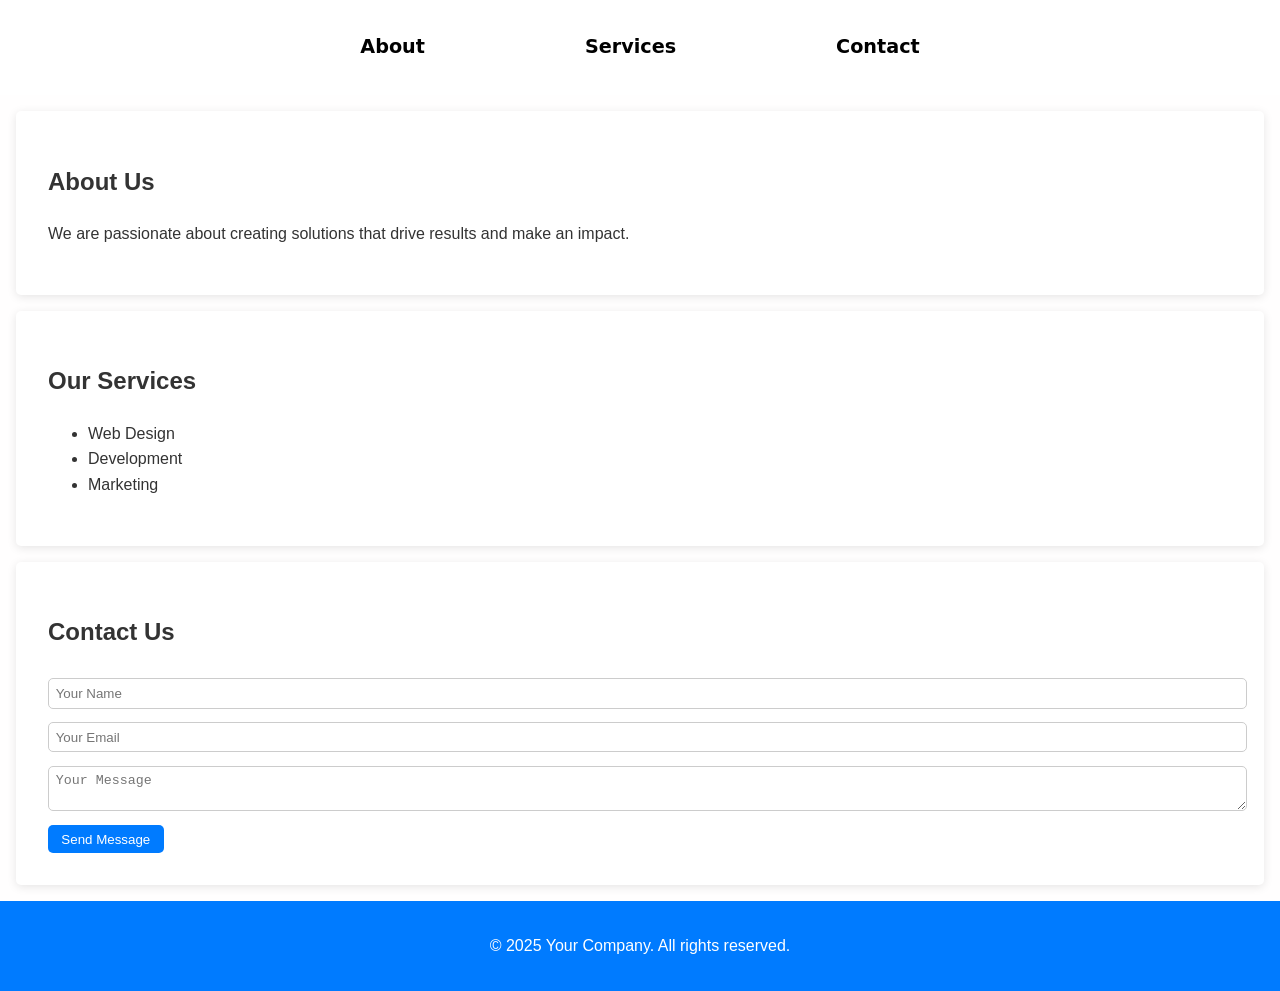
==== index.html @ 60c63d96 "Added scribble hover" ====
<!DOCTYPE html>
<html lang="en">
<head>
    <meta charset="UTF-8">
    <meta name="viewport" content="width=device-width, initial-scale=1.0">
    <link rel="stylesheet" href="styles.css" />

    <title>Landing Page</title>
</head>
<body>
    <header>
        <nav>
            <ul>
                <li><a href="#about">About</a></li>
                <li><a href="#services">Services</a></li>
                <li><a href="#contact">Contact</a></li>
            </ul>
        </nav>
    </header>


    <section id="about">
        <h2>About Us</h2>
        <p>We are passionate about creating solutions that drive results and make an impact.</p>
    </section>

    <section id="services">
        <h2>Our Services</h2>
        <ul>
            <li>Web Design</li>
            <li>Development</li>
            <li>Marketing</li>
        </ul>
    </section>

    <section id="contact">
        <h2>Contact Us</h2>
        <form>
            <input type="text" placeholder="Your Name" required>
            <input type="email" placeholder="Your Email" required>
            <textarea placeholder="Your Message"></textarea>
            <button type="submit">Send Message</button>
        </form>
    </section>

    <footer>
        <p>&copy; 2025 Your Company. All rights reserved.</p>
    </footer>
</body>
</html>
---- styles.css ----
/* General Styles */
body {
    margin: 0;
    font-family: Arial, sans-serif;
    line-height: 1.6;
    background: #fffefe;
    color: #333;
}

/* Header and Navigation */
header {
    background: #ffffff;
    color: #fff;
    padding: 1em 0;
}

nav ul {
    display: flex;
    justify-content: center;
    list-style: none;
    padding: 0;
}

nav ul li {
    margin: 0 5em;
}

nav ul li a {
    color: #fff;
    text-decoration: none;
    position: relative;
}

/* Hover effect for navigation links */
nav ul li {
    position: relative;
}

nav ul li a {
    position: relative;
    text-decoration: none;
    color: #000000;
    font-size: 1.2em;
    font-weight: bold;
    font-family: -apple-system, system-ui, BlinkMacSystemFont, "Segoe UI", Roboto, Ubuntu, Arial, sans-serif;
    padding: 10px 0;
}

nav ul li a::after {
    content: '';
    position: absolute;
    left: -53px;
    bottom: -5px;
    width: 280%; /* Increase the width */
    height: 60px; /* Increase the height */
    background: url('assets/scribble.png') no-repeat center/contain;
    opacity: 0;
    transform: scaleX(0);
    transform-origin: left;
    transition: transform 0.5s ease, opacity 0.3s ease;
}

nav ul li a:hover::after {
    opacity: 1;
    transform: scaleX(1);
}


/* Hero Section */
#hero {
    text-align: center;
    padding: 2em;
    background: #007bff;
    color: #fff;
}

.btn {
    display: inline-block;
    padding: 0.5em 1em;
    background: #0056b3;
    color: #fff;
    text-decoration: none;
    border-radius: 5px;
}

/* Section Styling */
section {
    padding: 2em;
    background: #fff;
    margin: 1em;
    border-radius: 5px;
    box-shadow: 0 2px 10px rgba(0, 0, 0, 0.1);
}

/* Form Styling */
form input, form textarea {
    width: 100%;
    padding: 0.5em;
    margin: 0.5em 0;
    border: 1px solid #ccc;
    border-radius: 5px;
}

form button {
    padding: 0.5em 1em;
    background: #007bff;
    color: #fff;
    border: none;
    border-radius: 5px;
    cursor: pointer;
}

/* Footer */
footer {
    text-align: center;
    padding: 1em 0;
    background: #007bff;
    color: #fff;
}
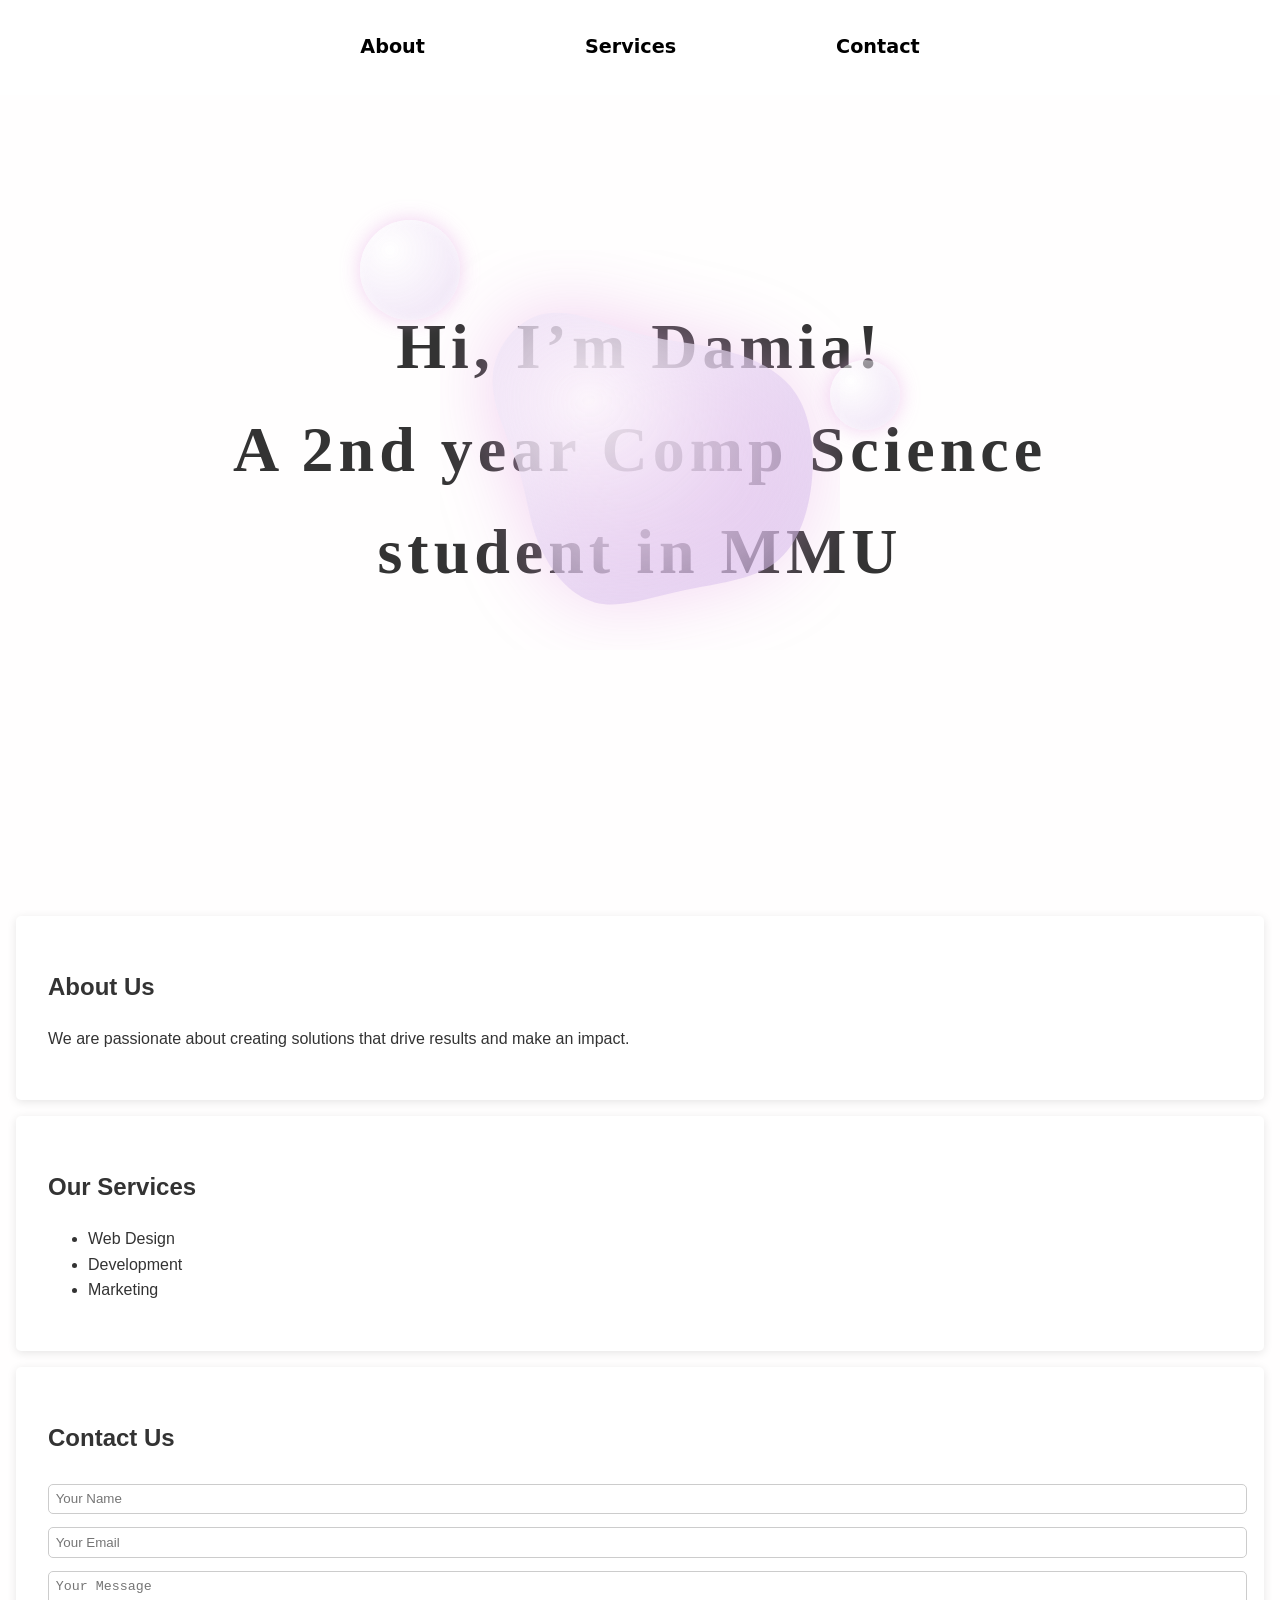
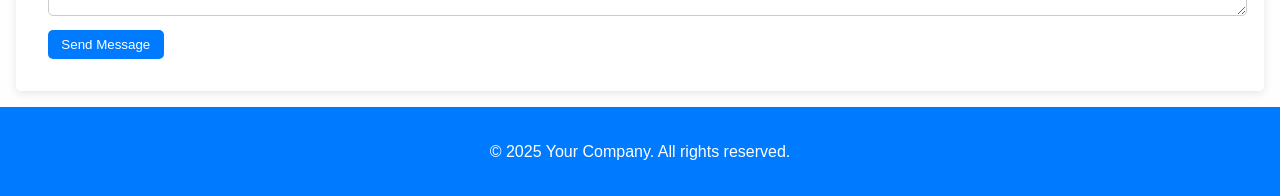
==== commit e5f35500: "added hero section" ====
--- a/index.html
+++ b/index.html
@@ -18,6 +18,36 @@
         </nav>
     </header>
 
+    <div id="hero">
+        <h1 class="hero_h1">Hi, I’m Damia!
+        <br> A 2nd year Comp Science 
+        <br>student in MMU </h1>
+        <div class = "bubble-container">
+
+            <!-- Main draggable bubble -->
+            <div class="bubble main-blob">
+                <svg class="blob" viewBox="0 0 200 200" xmlns="http://www.w3.org/2000/svg">
+                    <defs>
+                    <radialGradient id="blobGradient" cx="30%" cy="30%" r="100%">
+                        <stop offset="0%" stop-color="rgba(255, 255, 255, 0.8)" />
+                        <stop offset="100%" stop-color="rgba(206, 173, 230, 0.5)" />
+                    </radialGradient>
+                    </defs>
+                    <path fill="url(#blobGradient)" d="M36.6,-51.1C50.2,-48.2,66,-42.8,75.3,-31.7C84.6,-20.6,87.4,-3.8,86.1,13.1C84.9,30,79.5,47.1,67.7,56.3C56,65.4,38,66.7,21.5,70.3C4.9,73.8,-10.1,79.6,-22.6,76.2C-35.1,72.8,-45,60.3,-50.4,47.4C-55.8,34.5,-56.7,21.4,-61.4,7.1C-66.1,-7.2,-74.8,-22.6,-73.6,-37.2C-72.5,-51.7,-61.6,-65.3,-47.7,-68.1C-33.8,-70.9,-16.9,-62.9,-2.7,-58.7C11.5,-54.5,23,-54,36.6,-51.1Z" transform="translate(100 100)"/>
+                </svg>
+            </div>
+        
+            <!-- Small bubbles that follow -->
+            <div class="bubble small-blob1"></div>
+            <div class="bubble small-blob2"></div>
+        </div>
+       
+    </div>
+    
+    
+
+
+    <script src="script.js"></script>
 
     <section id="about">
         <h2>About Us</h2>
--- a/styles.css
+++ b/styles.css
@@ -12,7 +12,14 @@
     background: #ffffff;
     color: #fff;
     padding: 1em 0;
+    position: fixed;  /* Sticks to the viewport */
+    top: 0;
+    left: 0;
+    width: 100%;      /* Full width */
+    z-index: 1000;    /* Ensures it stays on top */
 }
+
+
 
 nav ul {
     display: flex;
@@ -23,20 +30,11 @@
 
 nav ul li {
     margin: 0 5em;
+    position: relative;
 }
 
 nav ul li a {
     color: #fff;
-    text-decoration: none;
-    position: relative;
-}
-
-/* Hover effect for navigation links */
-nav ul li {
-    position: relative;
-}
-
-nav ul li a {
     position: relative;
     text-decoration: none;
     color: #000000;
@@ -49,10 +47,10 @@
 nav ul li a::after {
     content: '';
     position: absolute;
-    left: -53px;
-    bottom: -5px;
+    left: -55px;
+    bottom: -10px;
     width: 280%; /* Increase the width */
-    height: 60px; /* Increase the height */
+    height: 70px; /* Increase the height */
     background: url('assets/scribble.png') no-repeat center/contain;
     opacity: 0;
     transform: scaleX(0);
@@ -68,20 +66,79 @@
 
 /* Hero Section */
 #hero {
+    position: relative;
     text-align: center;
-    padding: 2em;
-    background: #007bff;
-    color: #fff;
+    flex-direction: column;  /* Stack elements vertically */
+    justify-content: center; /* Center vertically */
+    align-items: center; /* Center horizontally */
+    text-align: center; /* Ensure text is centered */
+    height: 100vh; /* Full viewport height */
+    display: grid;
+    place-items: center;  /* Centers both horizontally & vertically */
+  }
+
+  #hero h1 {
+    font-size: 4rem;
+    font-family:'Times New Roman', Times, serif;
+    letter-spacing: 5px;
+    text-align: center; 
+  }
+  .bubble-container {
+    position: absolute;
+    top: 50%;
+    left: 50%;
+    transform: translate(-50%, -50%);
+    
+    width: 400px;
+    height: 400px;
 }
 
-.btn {
-    display: inline-block;
-    padding: 0.5em 1em;
-    background: #0056b3;
-    color: #fff;
-    text-decoration: none;
-    border-radius: 5px;
+.bubble {
+    position: absolute;
+    width: 600px;
+    height: 600px;
+    border-radius: 50%;
+    cursor: grab;
+    user-select: none; /* Prevents text selection */
+    -webkit-user-drag: none; /* Prevents dragging elements like images */
 }
+
+.main-blob {
+    width: 400px;
+    height: 400px;
+    cursor: grab;
+    
+}
+
+.blob path {
+  fill: url(#blobGradient); /* Apply gradient from SVG */
+  filter: drop-shadow(0 0 20px rgba(230, 173, 229, 0.8)); /* Glow effect */
+}
+
+
+.small-blob1 {
+  position: absolute;
+  width: 100px;
+  height: 100px;
+  opacity: 0.7;
+  background: radial-gradient(circle at 30% 30%, rgba(255, 255, 255, 0.8), rgba(206, 173, 230, 0.5));
+  box-shadow: inset 0 0 10px rgba(255, 255, 255, 0.6), 0 0 20px rgba(230, 173, 229, 0.8);
+  transform: translate(-100%, -50%);
+    
+}
+
+.small-blob2 {
+  position: absolute;
+    width: 70px;
+    height: 70px;
+    opacity: 0.7;
+    background: radial-gradient(circle at 30% 30%, rgba(255, 255, 255, 0.8), rgba(206, 173, 230, 0.5));
+    box-shadow: inset 0 0 10px rgba(255, 255, 255, 0.6), 0 0 20px rgba(230, 173, 229, 0.8);
+    transform: translate(500%, 100%);
+}
+
+
+  
 
 /* Section Styling */
 section {
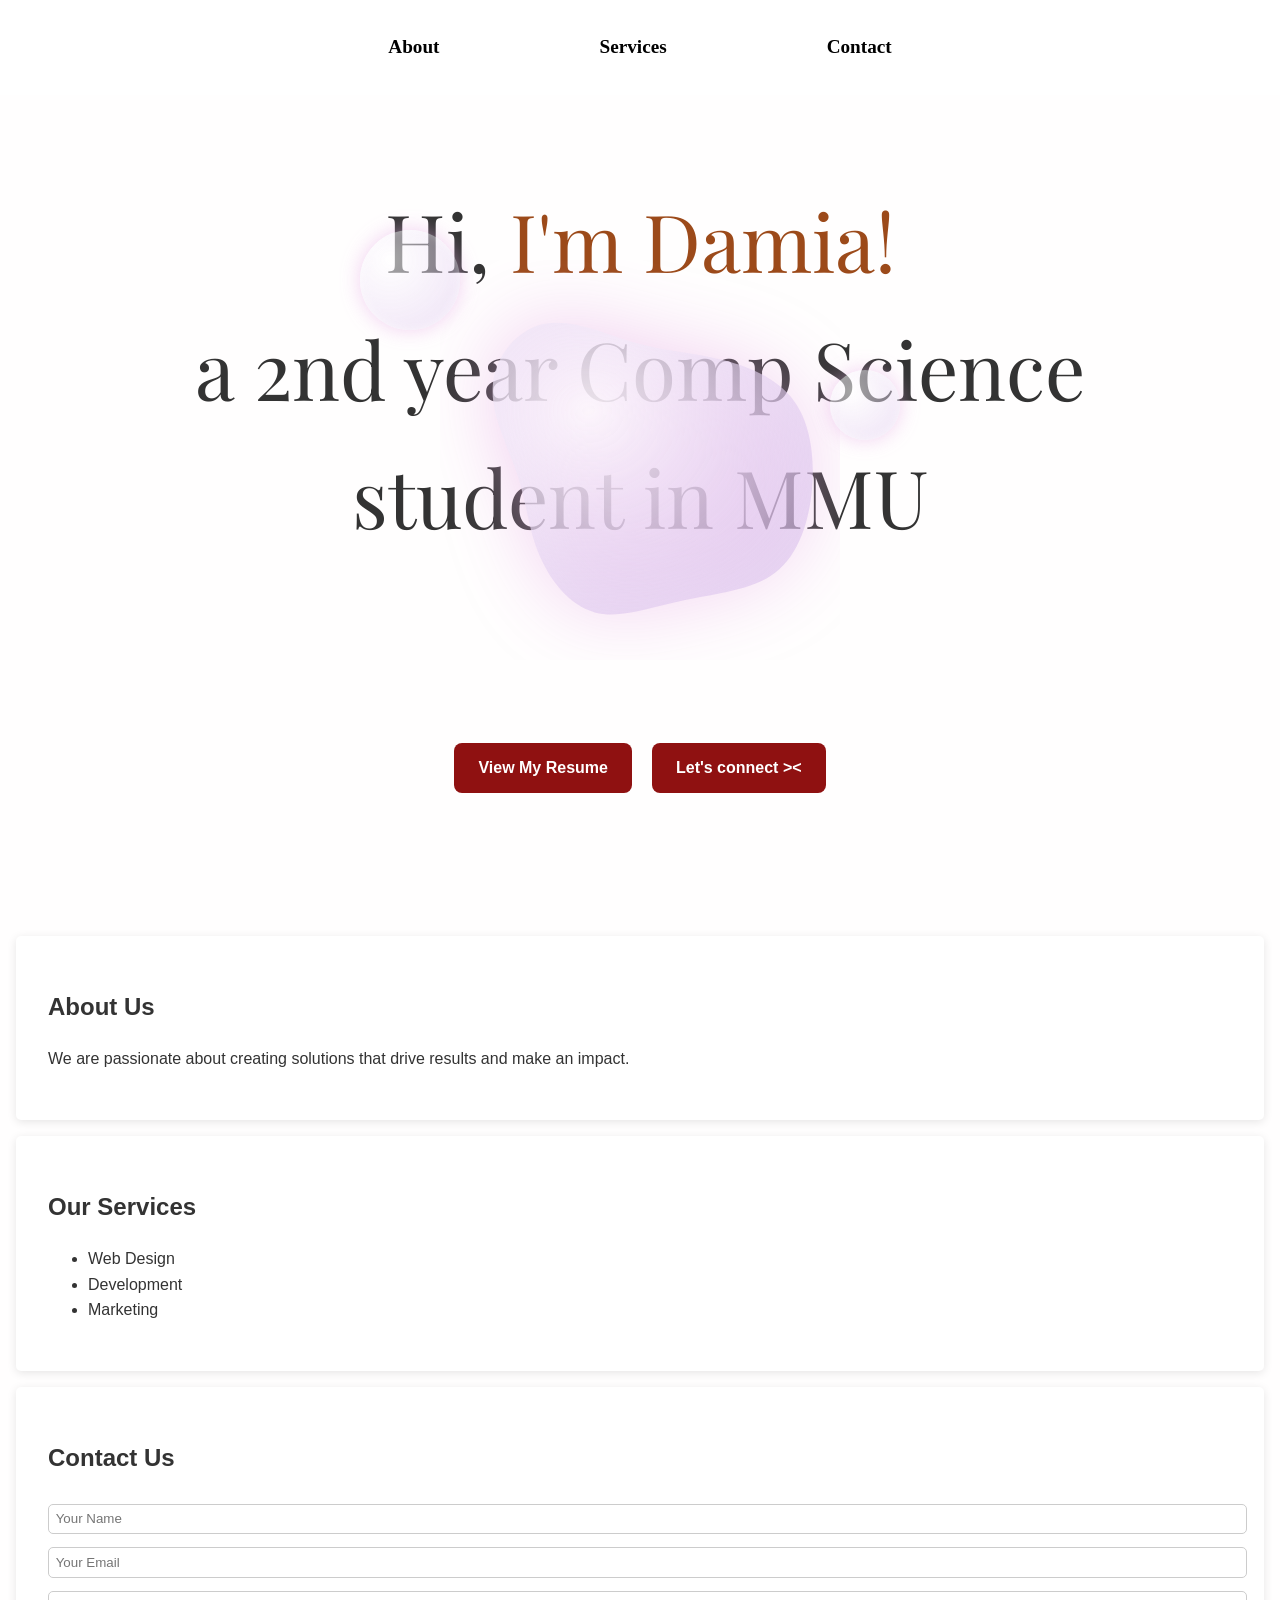
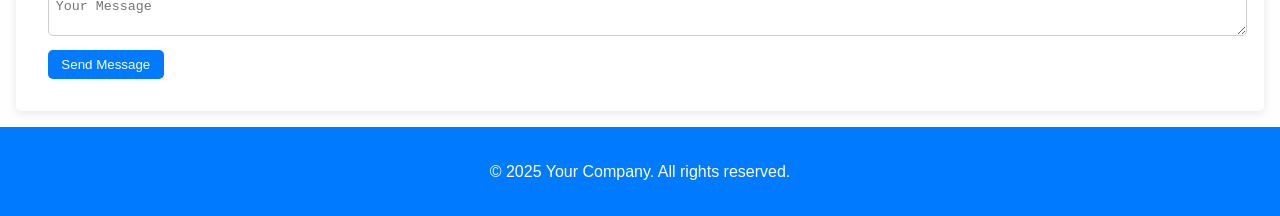
==== commit ff854d22: "rawr" ====
--- a/index.html
+++ b/index.html
@@ -4,6 +4,11 @@
     <meta charset="UTF-8">
     <meta name="viewport" content="width=device-width, initial-scale=1.0">
     <link rel="stylesheet" href="styles.css" />
+    <link rel="preconnect" href="https://fonts.googleapis.com" />
+    <link
+      href="https://fonts.googleapis.com/css2?family=Playfair+Display:wght@400;700&display=swap"
+      rel="stylesheet"
+    />
 
     <title>Landing Page</title>
 </head>
@@ -17,13 +22,16 @@
             </ul>
         </nav>
     </header>
+    
+    <div class="hero">
+        <div class="hero-text">
+            <h1>Hi, <span class="highlight">I'm Damia!</span>
+            <br>a 2nd year Comp Science <br> student in MMU</h1>
+        </div>
 
-    <div id="hero">
-        <h1 class="hero_h1">Hi, I’m Damia!
-        <br> A 2nd year Comp Science 
-        <br>student in MMU </h1>
+        <svg id="bubbles"></svg>
+
         <div class = "bubble-container">
-
             <!-- Main draggable bubble -->
             <div class="bubble main-blob">
                 <svg class="blob" viewBox="0 0 200 200" xmlns="http://www.w3.org/2000/svg">
@@ -41,13 +49,17 @@
             <div class="bubble small-blob1"></div>
             <div class="bubble small-blob2"></div>
         </div>
+
+        <div class="button-container">
+            <a href="https://your-portfolio-link.com" target="_blank" class="hero-button work">View My Resume</a>
+            <a href="#contact" class="hero-button work">Let's connect ><</a>
+        </div>
        
     </div>
     
     
 
 
-    <script src="script.js"></script>
 
     <section id="about">
         <h2>About Us</h2>
@@ -76,5 +88,7 @@
     <footer>
         <p>&copy; 2025 Your Company. All rights reserved.</p>
     </footer>
+    
+    <script src="script.js"></script>
 </body>
 </html>
--- a/styles.css
+++ b/styles.css
@@ -1,3 +1,7 @@
+html {
+    scroll-behavior: smooth;
+}
+
 /* General Styles */
 body {
     margin: 0;
@@ -19,9 +23,8 @@
     z-index: 1000;    /* Ensures it stays on top */
 }
 
-
-
 nav ul {
+    position: relative;
     display: flex;
     justify-content: center;
     list-style: none;
@@ -40,7 +43,7 @@
     color: #000000;
     font-size: 1.2em;
     font-weight: bold;
-    font-family: -apple-system, system-ui, BlinkMacSystemFont, "Segoe UI", Roboto, Ubuntu, Arial, sans-serif;
+    font-family: Georgia, 'Times New Roman', Times, serif ;
     padding: 10px 0;
 }
 
@@ -65,7 +68,7 @@
 
 
 /* Hero Section */
-#hero {
+.hero {
     position: relative;
     text-align: center;
     flex-direction: column;  /* Stack elements vertically */
@@ -75,20 +78,34 @@
     height: 100vh; /* Full viewport height */
     display: grid;
     place-items: center;  /* Centers both horizontally & vertically */
+    padding-top: 20px;
   }
 
-  #hero h1 {
-    font-size: 4rem;
-    font-family:'Times New Roman', Times, serif;
-    letter-spacing: 5px;
-    text-align: center; 
-  }
-  .bubble-container {
+.hero-text h1{
+    text-align: center; /* Center the text */
+    font-family: 'Playfair Display', serif;; /* Choose a nice font */
+    font-size: 5rem; /* Adjust size */
+    font-weight: 400; 
+
+}
+
+.hero-text span {
+    font-weight: 400; /* Ensures it's not bold */
+    color: #9c4a1a; /* Brownish color */
+    
+}
+
+#bubbles {
+    position: absolute;
+    width: 100%;
+    height: 100%;
+}
+
+.bubble-container {
     position: absolute;
     top: 50%;
     left: 50%;
     transform: translate(-50%, -50%);
-    
     width: 400px;
     height: 400px;
 }
@@ -101,6 +118,7 @@
     cursor: grab;
     user-select: none; /* Prevents text selection */
     -webkit-user-drag: none; /* Prevents dragging elements like images */
+
 }
 
 .main-blob {
@@ -137,8 +155,40 @@
     transform: translate(500%, 100%);
 }
 
-
-  
+    /* Button styles */
+.button-container {
+    display: flex;
+    gap: 20px;
+    margin-top: -100px; 
+    
+}
+
+.hero-button {
+    padding: 12px 24px;
+    font-size: 1rem;
+    font-weight: bold;
+    color: white;
+    border: #000000;
+    border-radius: 8px;
+    cursor: pointer;
+    transition: 0.3s ease;
+    text-decoration: none;
+    display: inline-block;
+}
+
+.hero-button.work {
+    background-color: #8f1111;
+}
+
+.hero-button.contact {
+    background-color: #000000;
+}
+
+.hero-button:hover {
+    opacity: 0.8;
+}
+
+
 
 /* Section Styling */
 section {
@@ -147,6 +197,7 @@
     margin: 1em;
     border-radius: 5px;
     box-shadow: 0 2px 10px rgba(0, 0, 0, 0.1);
+    scroll-margin-top: 100px; /* Adjust based on your navbar height */
 }
 
 /* Form Styling */
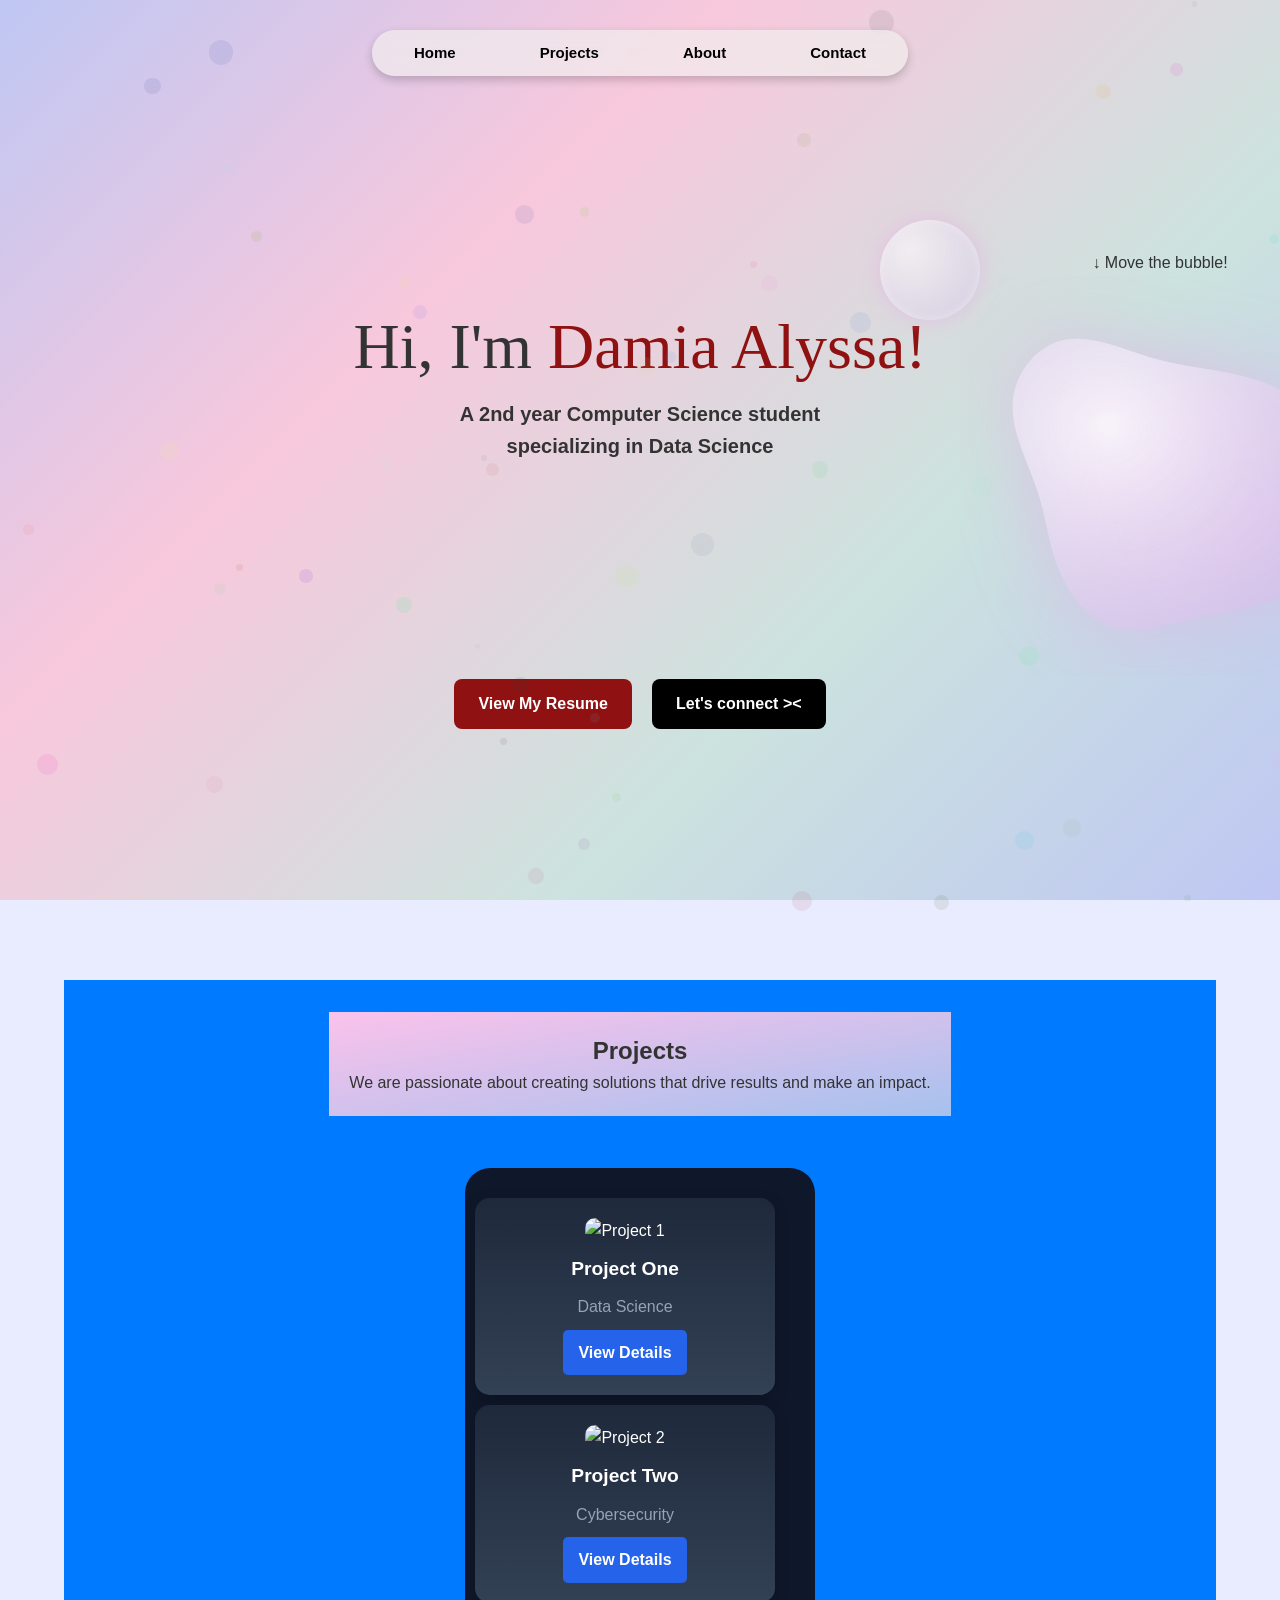
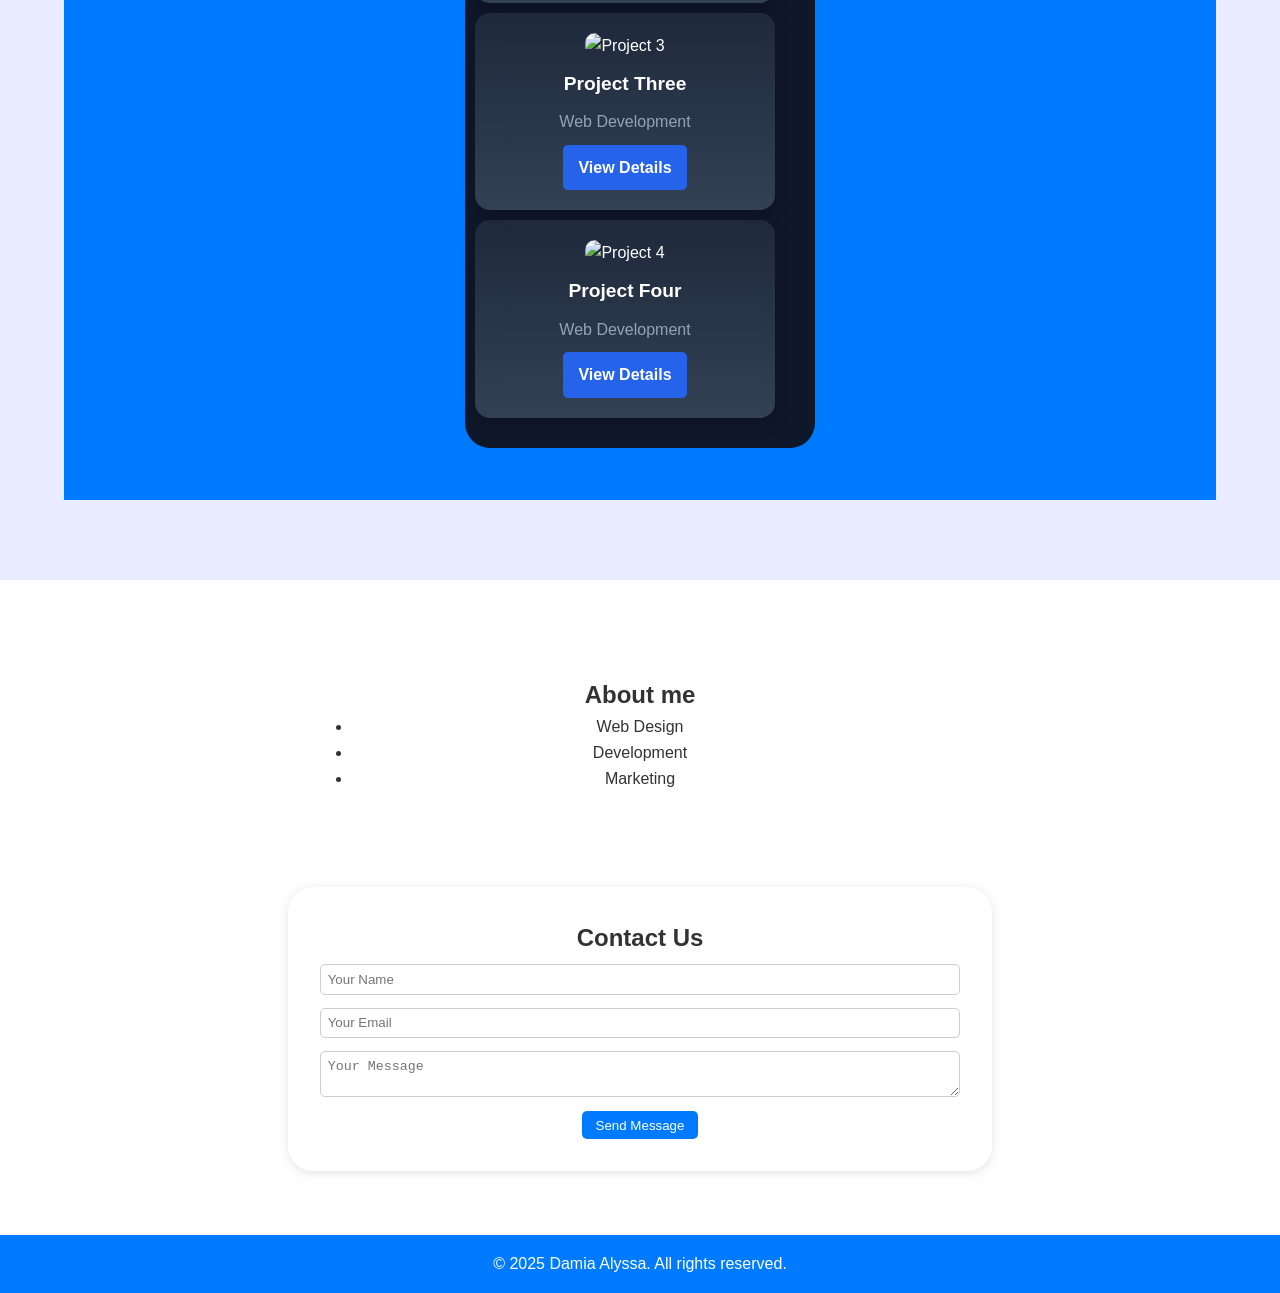
==== commit ba6299d9: "going to projects" ====
--- a/index.html
+++ b/index.html
@@ -9,24 +9,30 @@
       href="https://fonts.googleapis.com/css2?family=Playfair+Display:wght@400;700&display=swap"
       rel="stylesheet"
     />
+    <link rel="stylesheet" href="https://unpkg.com/flickity@2/dist/flickity.min.css">
 
-    <title>Landing Page</title>
+
+    <title>Damia Alyssa's website</title>
 </head>
 <body>
     <header>
-        <nav>
+        <nav class="navbar">
             <ul>
+                <li><a href="#hero">Home</a></li>
+                <li><a href="#projects">Projects</a></li>
                 <li><a href="#about">About</a></li>
-                <li><a href="#services">Services</a></li>
                 <li><a href="#contact">Contact</a></li>
             </ul>
         </nav>
+        
     </header>
-    
-    <div class="hero">
+
+    <div class="hero" id="hero">
+        <div class="bubbles-container" id="bubbles-container"></div>
+
         <div class="hero-text">
-            <h1>Hi, <span class="highlight">I'm Damia!</span>
-            <br>a 2nd year Comp Science <br> student in MMU</h1>
+            <h1>Hi, I'm <span class="highlight">Damia Alyssa!</span></h1>
+            <p>A 2nd year Computer Science student <br> specializing in Data Science</p>
         </div>
 
         <svg id="bubbles"></svg>
@@ -34,6 +40,8 @@
         <div class = "bubble-container">
             <!-- Main draggable bubble -->
             <div class="bubble main-blob">
+                <p> ↓ Move the bubble!</p>
+
                 <svg class="blob" viewBox="0 0 200 200" xmlns="http://www.w3.org/2000/svg">
                     <defs>
                     <radialGradient id="blobGradient" cx="30%" cy="30%" r="100%">
@@ -50,24 +58,60 @@
             <div class="bubble small-blob2"></div>
         </div>
 
+
         <div class="button-container">
-            <a href="https://your-portfolio-link.com" target="_blank" class="hero-button work">View My Resume</a>
-            <a href="#contact" class="hero-button work">Let's connect ><</a>
+            <a href="https://your-portfolio-link.com" target="_blank" class="hero-button resume">View My Resume</a>
+            <a href="#contact" class="hero-button connect">Let's connect ><</a>
         </div>
        
     </div>
-    
+
+    <div class="proj_content">
+        <section class="projects" id="projects">
+           
+            <div class="left-part">
+                <h2>Projects</h2>
+                <p>We are passionate about creating solutions that drive results and make an impact.</p>
+            </div>
+       
+            <div class="right-part">
+                <div class="carousel">
+                    <div class="carousel-cell">
+                    <img src="project1.jpg" alt="Project 1">
+                    <h3>Project One</h3>
+                    <p>Data Science</p>
+                    <a href="#" class="btn">View Details</a>
+                    </div>
+                
+                    <div class="carousel-cell">
+                    <img src="project2.jpg" alt="Project 2">
+                    <h3>Project Two</h3>
+                    <p>Cybersecurity</p>
+                    <a href="#" class="btn">View Details</a>
+                    </div>
+                
+                    <div class="carousel-cell">
+                    <img src="project3.jpg" alt="Project 3">
+                    <h3>Project Three</h3>
+                    <p>Web Development</p>
+                    <a href="#" class="btn">View Details</a>
+                    </div>
+
+                    <div class="carousel-cell">
+                        <img src="project4.jpg" alt="Project 4">
+                        <h3>Project Four</h3>
+                        <p>Web Development</p>
+                        <a href="#" class="btn">View Details</a>
+                    </div>
+                </div>
+            </div>
+            
+        </section>
+    </div>
     
 
-
-
-    <section id="about">
-        <h2>About Us</h2>
-        <p>We are passionate about creating solutions that drive results and make an impact.</p>
-    </section>
-
-    <section id="services">
-        <h2>Our Services</h2>
+    <section id="about" class="about">
+        <h2>About me</h2>
         <ul>
             <li>Web Design</li>
             <li>Development</li>
@@ -75,7 +119,7 @@
         </ul>
     </section>
 
-    <section id="contact">
+    <section id="contact" class="contact">
         <h2>Contact Us</h2>
         <form>
             <input type="text" placeholder="Your Name" required>
@@ -86,9 +130,15 @@
     </section>
 
     <footer>
-        <p>&copy; 2025 Your Company. All rights reserved.</p>
+        <p>&copy; 2025 Damia Alyssa. All rights reserved.</p>
     </footer>
     
-    <script src="script.js"></script>
+
+
+  <script src="script.js"></script>
+  <script src="https://unpkg.com/flickity@2/dist/flickity.pkgd.min.js"></script>
+
+  
+
 </body>
 </html>
--- a/styles.css
+++ b/styles.css
@@ -1,27 +1,55 @@
+* {
+    margin: 0;
+    padding: 0;
+    box-sizing: border-box;
+  }
+  
 html {
+    overflow-x: hidden;
     scroll-behavior: smooth;
 }
 
 /* General Styles */
 body {
     margin: 0;
+    overflow-x: hidden;
+
     font-family: Arial, sans-serif;
     line-height: 1.6;
     background: #fffefe;
     color: #333;
+
 }
 
 /* Header and Navigation */
 header {
-    background: #ffffff;
-    color: #fff;
-    padding: 1em 0;
-    position: fixed;  /* Sticks to the viewport */
-    top: 0;
-    left: 0;
-    width: 100%;      /* Full width */
-    z-index: 1000;    /* Ensures it stays on top */
-}
+    display: flex;
+    gap: 15px;
+    border-radius: 25px; /* Rounded edges */
+    position: fixed; /* Makes the navbar static */
+    top: 10px; /* Distance from the top */
+    left: 50%;
+    transform: translateX(-50%); /* Centers the navbar */
+    z-index: 1000; /* Ensures it stays on top of other content */
+}
+
+/* Navbar Styling */
+.navbar {
+    backdrop-filter: blur(8px); /* Blur effect */
+
+    display: flex;
+    gap: 15px;
+    background: #f2ededb6; /* Dark gray */
+    padding: 10px 0px;
+    border-radius: 25px;
+    position: fixed;
+    top: 20px;
+    left: 50%;
+    transform: translateX(-50%);
+    z-index: 1000;
+    box-shadow: 0 4px 10px rgba(0, 0, 0, 0.2);
+}
+
 
 nav ul {
     position: relative;
@@ -32,66 +60,67 @@
 }
 
 nav ul li {
-    margin: 0 5em;
-    position: relative;
+    margin: 0 2em;
+    position: relative;
+    
 }
 
 nav ul li a {
-    color: #fff;
     position: relative;
     text-decoration: none;
     color: #000000;
-    font-size: 1.2em;
+    font-size: 15px;
     font-weight: bold;
-    font-family: Georgia, 'Times New Roman', Times, serif ;
-    padding: 10px 0;
-}
-
-nav ul li a::after {
-    content: '';
-    position: absolute;
-    left: -55px;
-    bottom: -10px;
-    width: 280%; /* Increase the width */
-    height: 70px; /* Increase the height */
-    background: url('assets/scribble.png') no-repeat center/contain;
-    opacity: 0;
-    transform: scaleX(0);
-    transform-origin: left;
-    transition: transform 0.5s ease, opacity 0.3s ease;
-}
-
-nav ul li a:hover::after {
-    opacity: 1;
-    transform: scaleX(1);
+    font-family: Arial, Helvetica, sans-serif;
+    padding: 10px 10px;
+    border-radius: 20px;
+    color: rgb(0, 0, 0);
+
+}
+
+
+nav ul li a:hover {
+    background-color: #fffafa;
+    color: rgb(142, 38, 38);
+
+    
 }
 
 
 /* Hero Section */
 .hero {
+    
     position: relative;
     text-align: center;
     flex-direction: column;  /* Stack elements vertically */
     justify-content: center; /* Center vertically */
     align-items: center; /* Center horizontally */
-    text-align: center; /* Ensure text is centered */
+    width: 100vw ;
     height: 100vh; /* Full viewport height */
     display: grid;
     place-items: center;  /* Centers both horizontally & vertically */
-    padding-top: 20px;
+    padding-top: 150px;
+    background: linear-gradient(135deg, #bfc7f3, #f8c8dc, #cce3de, #bfc7f3);
   }
 
 .hero-text h1{
+    font-family: 'Georgia', serif;; /* Choose a nice font */
+    font-size: 4rem; /* Adjust size */
+    font-weight: 400; 
+
+}
+.hero-text p{
     text-align: center; /* Center the text */
-    font-family: 'Playfair Display', serif;; /* Choose a nice font */
-    font-size: 5rem; /* Adjust size */
-    font-weight: 400; 
-
-}
+    font-family: Arial, Helvetica, sans-serif; /* Choose a nice font */
+    font-size: 20px; /* Adjust size */
+    font-weight: bold; 
+
+}
+
 
 .hero-text span {
     font-weight: 400; /* Ensures it's not bold */
-    color: #9c4a1a; /* Brownish color */
+    color: #8f1111; /* Brownish color */
     
 }
 
@@ -99,13 +128,14 @@
     position: absolute;
     width: 100%;
     height: 100%;
+    pointer-events: none;
 }
 
 .bubble-container {
     position: absolute;
     top: 50%;
     left: 50%;
-    transform: translate(-50%, -50%);
+    transform: translate(80%, -50%);
     width: 400px;
     height: 400px;
 }
@@ -154,8 +184,78 @@
     box-shadow: inset 0 0 10px rgba(255, 255, 255, 0.6), 0 0 20px rgba(230, 173, 229, 0.8);
     transform: translate(500%, 100%);
 }
-
-    /* Button styles */
+  
+  .bubbles-container {
+    position: absolute;
+    inset: 0;
+    pointer-events: none;
+    z-index: 0;
+  }
+  
+  .bubblee {
+    position: absolute;
+    border-radius: 50%;
+    opacity: 0.3;
+    animation: float 10s ease-in-out infinite alternate;
+  }
+  
+  @keyframes float {
+    0% {
+      transform: translate(0, 0) scale(1);
+      opacity: 0.7;
+    }
+    50% {
+      transform: translate(var(--tx), var(--ty)) scale(1.2);
+      opacity: 0.3;
+    }
+    100% {
+      transform: translate(0, 0) scale(1);
+      opacity: 0.7;
+    }
+  }
+  
+  .content {
+    position: relative;
+    z-index: 10;
+    text-align: center;
+    max-width: 1200px;
+    padding: 0 1rem;
+  }
+  
+  
+  .gradient-text {
+    display: inline-block;
+    background: linear-gradient(to right, #2563eb, #9333ea);
+    -webkit-background-clip: text;
+    background-clip: text;
+    color: transparent;
+    animation: fadeUp 1s ease-out forwards;
+    opacity: 0;
+    transform: translateY(100px);
+  }
+  
+
+  
+  @keyframes fadeUp {
+    to {
+      opacity: 1;
+      transform: translateY(0);
+    }
+  }
+  
+  /* Buttons Container */
+.buttons {
+    display: flex;
+    justify-content: center;
+    gap: 15px;
+    margin-top: 20px;
+    position: relative; /* Ensure it's above floating elements */
+    z-index: 10; /* Ensures buttons are above other elements */
+    pointer-events: auto; /* Allow buttons to be clickable */
+
+}
+
+/* Button styles */
 .button-container {
     display: flex;
     gap: 20px;
@@ -176,11 +276,11 @@
     display: inline-block;
 }
 
-.hero-button.work {
+.hero-button.resume {
     background-color: #8f1111;
 }
 
-.hero-button.contact {
+.hero-button.connect {
     background-color: #000000;
 }
 
@@ -188,16 +288,116 @@
     opacity: 0.8;
 }
 
-
-
 /* Section Styling */
 section {
+    text-align: center;
+    flex-direction: column;  /* Stack elements vertically */
+    align-items: center; /* Center horizontally */
     padding: 2em;
-    background: #fff;
-    margin: 1em;
+    scroll-margin-top: 100px; /* Adjust based on your navbar height */
+}
+
+.proj_content {
+    background: #e8ecfe;
+    display: flex;
+    gap: 20px;
+    justify-content: center;  /* Centers the content */
+    align-items: center; /* Align items properly */
+    width: 100%;
+}
+
+.projects {
+    display: flex; /* Makes left and right part sit side by side */
+    justify-content: space-between; /* Adds space between left and right parts */
+    margin: 5em 0em;
+    width: 90%; /* Ensure it does not take full width */
+    background-color: #007bff;
+    
+}
+.left-part {
+    flex: 1; /* Takes equal space */
+    padding: 20px;
+    background: linear-gradient(to bottom right, #fbc2eb, #a6c1ee);
+    display: flex;
+    flex-direction: column;
+    justify-content: center;
+    text-align: center; /* Center text */
+}
+
+.right-part {
+    flex: 1; /* Takes equal space */
+    display: flex;
+    align-items: center;
+    justify-content: center;
+    position: relative;
+    padding: 20px;
+}
+  
+.carousel {
+    margin-top: 2em; /* Adjust this value */
+
+    background: #0f172a; /* Dark background */
+    padding: 20px 0;
+    width: 350px;
+    border-radius: 25px;
+  }
+  
+  .carousel-cell {
+        width: 30%; /* Adjust as needed */
+        min-width: 300px; /* Ensures the card isn't too small */
+        margin: 10px;
+    margin-right: 20px;
+    background: linear-gradient(to bottom, #1e293b, #334155);
+    border-radius: 15px;
+    padding: 20px;
+    text-align: center;
+    color: white;
+    box-shadow: 0 5px 15px rgba(0, 0, 0, 0.2);
+  }
+  
+  .carousel-cell img {
+    width: 100%;
+    border-radius: 10px;
+  }
+  
+  .carousel-cell h3 {
+    margin: 10px 0;
+    font-size: 1.2rem;
+  }
+  
+  .carousel-cell p {
+    font-size: 1rem;
+    color: #94a3b8;
+  }
+  
+  .btn {
+    display: inline-block;
+    padding: 10px 15px;
+    margin-top: 10px;
+    background: #2563eb;
+    color: white;
     border-radius: 5px;
+    text-decoration: none;
+    font-weight: bold;
+  }
+  
+  .btn:hover {
+    background: #1e40af;
+  }
+  
+
+.about {
+    margin: 4em 20em;
+}
+
+.contact {
+    
+    background: #ffffff;
+    margin: 4em 18em;
+
+    border-radius: 25px;
     box-shadow: 0 2px 10px rgba(0, 0, 0, 0.1);
-    scroll-margin-top: 100px; /* Adjust based on your navbar height */
+
 }
 
 /* Form Styling */
@@ -224,4 +424,4 @@
     padding: 1em 0;
     background: #007bff;
     color: #fff;
-}
+}
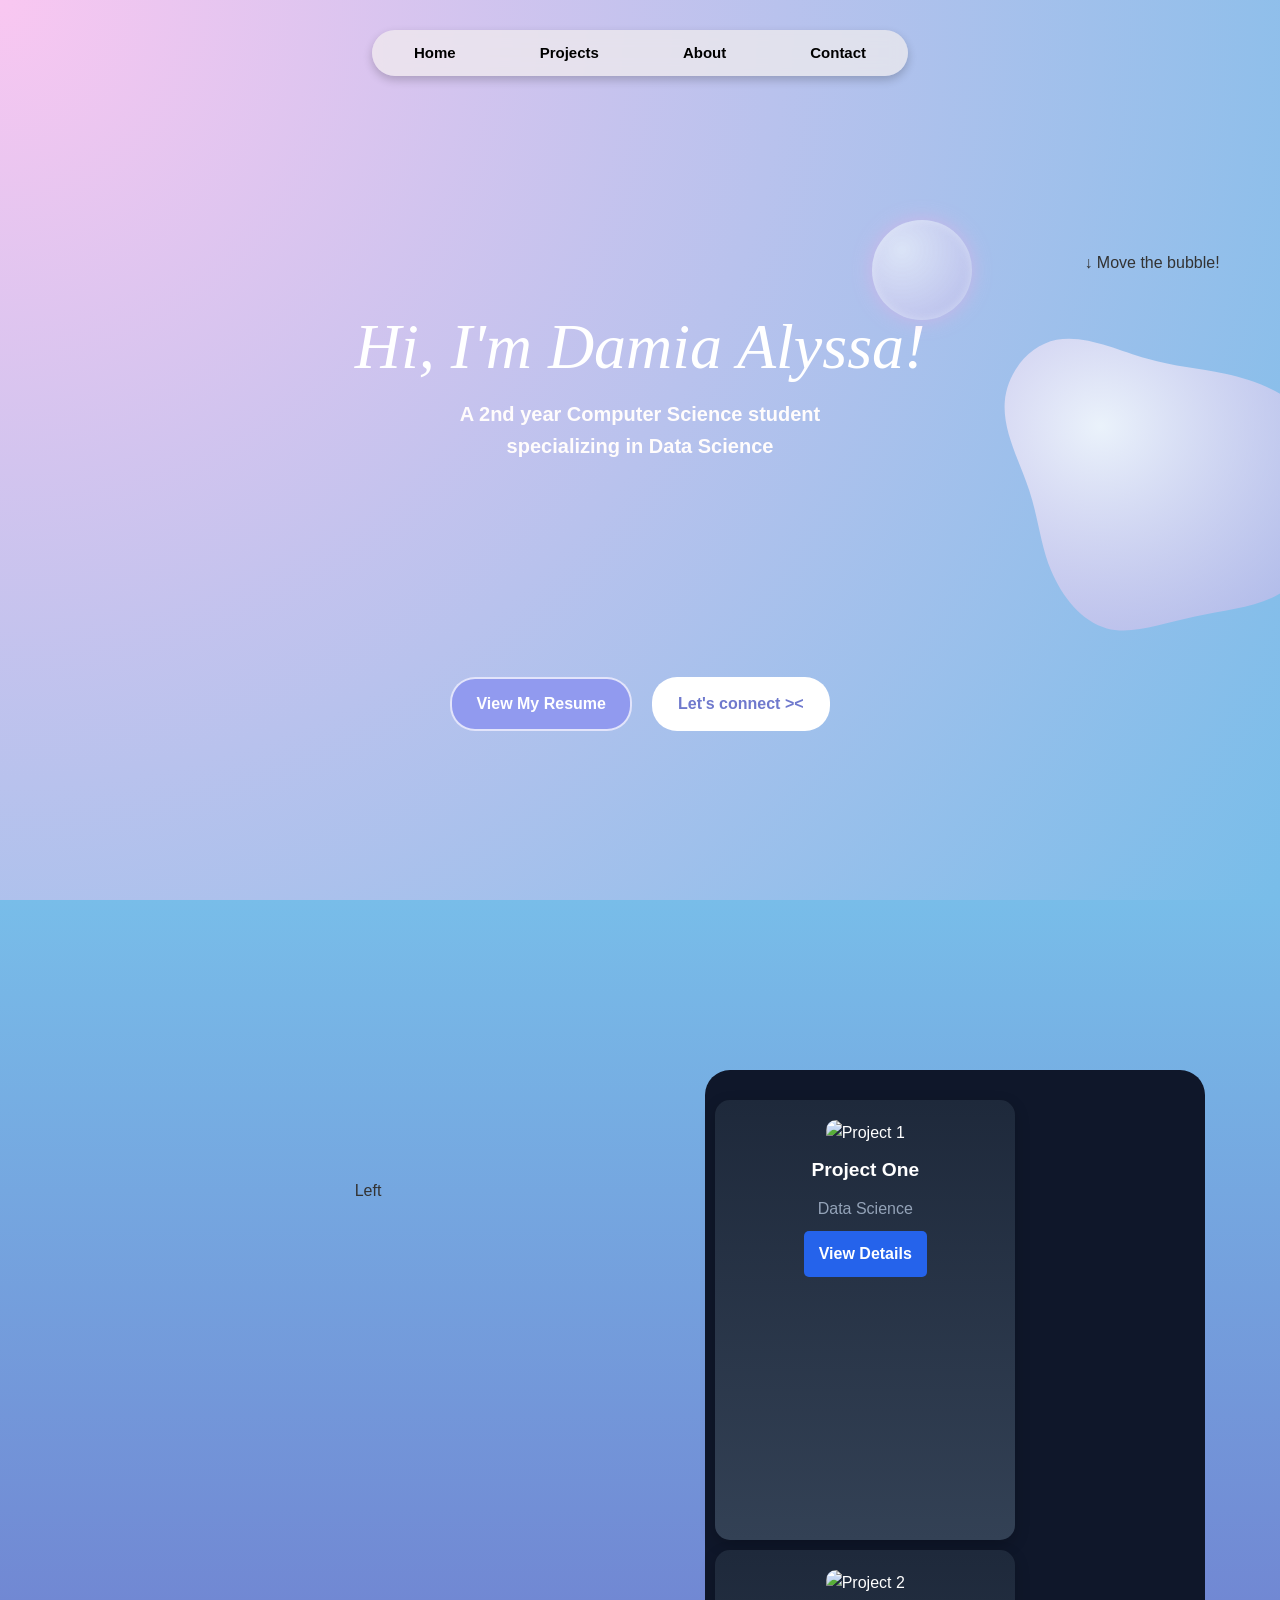
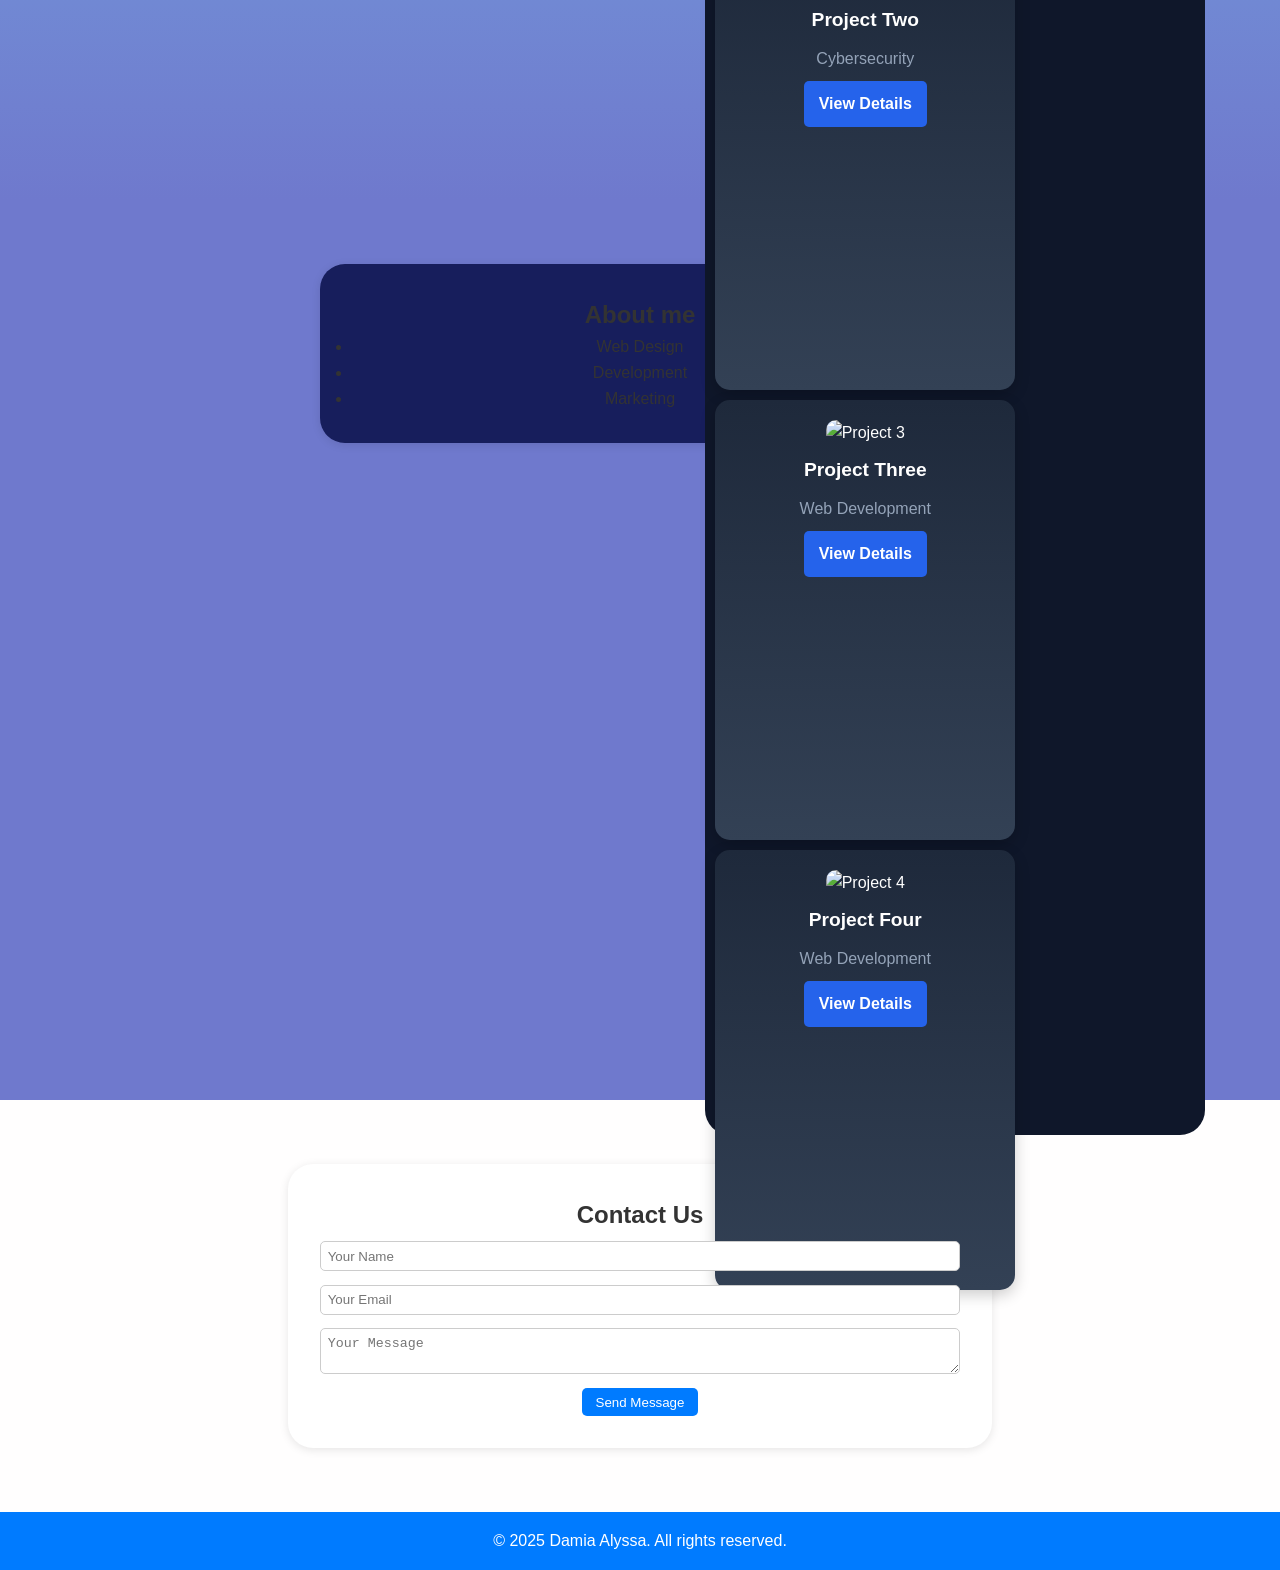
==== commit a9a4a6d1: "added projects" ====
--- a/index.html
+++ b/index.html
@@ -28,7 +28,6 @@
     </header>
 
     <div class="hero" id="hero">
-        <div class="bubbles-container" id="bubbles-container"></div>
 
         <div class="hero-text">
             <h1>Hi, I'm <span class="highlight">Damia Alyssa!</span></h1>
@@ -70,10 +69,10 @@
         <section class="projects" id="projects">
            
             <div class="left-part">
-                <h2>Projects</h2>
-                <p>We are passionate about creating solutions that drive results and make an impact.</p>
+                <p>Left</p>
+
             </div>
-       
+
             <div class="right-part">
                 <div class="carousel">
                     <div class="carousel-cell">
@@ -109,15 +108,16 @@
         </section>
     </div>
     
-
-    <section id="about" class="about">
-        <h2>About me</h2>
-        <ul>
-            <li>Web Design</li>
-            <li>Development</li>
-            <li>Marketing</li>
-        </ul>
-    </section>
+    <div class="abouts">
+        <section id="about" class="about">
+            <h2>About me</h2>
+            <ul>
+                <li>Web Design</li>
+                <li>Development</li>
+                <li>Marketing</li>
+            </ul>
+        </section>
+    </div>
 
     <section id="contact" class="contact">
         <h2>Contact Us</h2>
--- a/styles.css
+++ b/styles.css
@@ -5,7 +5,7 @@
   }
   
 html {
-    overflow-x: hidden;
+   overflow-x: hidden;
     scroll-behavior: smooth;
 }
 
@@ -100,13 +100,15 @@
     display: grid;
     place-items: center;  /* Centers both horizontally & vertically */
     padding-top: 150px;
-    background: linear-gradient(135deg, #bfc7f3, #f8c8dc, #cce3de, #bfc7f3);
-  }
+    background: radial-gradient(circle at 0% 0%,#f9c7f1, #78bde9); /* W3C, IE 10+/ Edge, Firefox 16+, Chrome 26+, Opera 12+, Safari 7+ */
+}
 
 .hero-text h1{
     font-family: 'Georgia', serif;; /* Choose a nice font */
     font-size: 4rem; /* Adjust size */
     font-weight: 400; 
+    color: rgb(255, 255, 255);
+    font-style: italic;
 
 }
 .hero-text p{
@@ -114,15 +116,12 @@
     font-family: Arial, Helvetica, sans-serif; /* Choose a nice font */
     font-size: 20px; /* Adjust size */
     font-weight: bold; 
-
-}
-
-
-.hero-text span {
-    font-weight: 400; /* Ensures it's not bold */
-    color: #8f1111; /* Brownish color */
-    
-}
+    color: rgb(255, 252, 252);
+
+
+}
+
+
 
 #bubbles {
     position: absolute;
@@ -134,8 +133,8 @@
 .bubble-container {
     position: absolute;
     top: 50%;
-    left: 50%;
-    transform: translate(80%, -50%);
+    left: 40%;
+    transform: translate(110%, -50%);
     width: 400px;
     height: 400px;
 }
@@ -160,7 +159,6 @@
 
 .blob path {
   fill: url(#blobGradient); /* Apply gradient from SVG */
-  filter: drop-shadow(0 0 20px rgba(230, 173, 229, 0.8)); /* Glow effect */
 }
 
 
@@ -267,9 +265,9 @@
     padding: 12px 24px;
     font-size: 1rem;
     font-weight: bold;
-    color: white;
     border: #000000;
-    border-radius: 8px;
+    border-radius: 25px;
+
     cursor: pointer;
     transition: 0.3s ease;
     text-decoration: none;
@@ -277,11 +275,16 @@
 }
 
 .hero-button.resume {
-    background-color: #8f1111;
+  color: white;
+  background-color: #919aef;
+  border: 2px solid rgba(255, 255, 255, 0.736); /* Light border */
 }
 
 .hero-button.connect {
-    background-color: #000000;
+  color:#6f79cd;
+  background-color: #ffffff;
+  border: 2px solid rgba(255, 255, 255, 0.736); /* Light border */
+
 }
 
 .hero-button:hover {
@@ -298,55 +301,56 @@
 }
 
 .proj_content {
-    background: #e8ecfe;
+  background: linear-gradient(to bottom,#78bde9, #6f79cd); /* W3C, IE 10+/ Edge, Firefox 16+, Chrome 26+, Opera 12+, Safari 7+ */
     display: flex;
     gap: 20px;
     justify-content: center;  /* Centers the content */
     align-items: center; /* Align items properly */
     width: 100%;
+    height: 100vh;
 }
 
 .projects {
-    display: flex; /* Makes left and right part sit side by side */
-    justify-content: space-between; /* Adds space between left and right parts */
-    margin: 5em 0em;
-    width: 90%; /* Ensure it does not take full width */
-    background-color: #007bff;
+  align-items: center; /* Align items properly */
+  display: grid;
+  grid-template-columns: repeat( 2 , minmax(500px, 1fr));
+  justify-content: center; /* Adds space between left and right parts */
+  margin: 5em 0em;
+  width: 90%; /* Ensure it does not take full width */
+  height: 90%;
     
 }
 .left-part {
-    flex: 1; /* Takes equal space */
-    padding: 20px;
-    background: linear-gradient(to bottom right, #fbc2eb, #a6c1ee);
-    display: flex;
-    flex-direction: column;
-    justify-content: center;
-    text-align: center; /* Center text */
+  padding: 20% 20%;
+  justify-content: center;  /* Centers the content */
+  align-items: center; /* Align items properly */
+  height: 90%;
 }
 
 .right-part {
-    flex: 1; /* Takes equal space */
-    display: flex;
-    align-items: center;
-    justify-content: center;
-    position: relative;
-    padding: 20px;
+  padding: 0% 12%;
+  justify-content: center;  /* Centers the content */
+  height: 90%;
 }
   
 .carousel {
-    margin-top: 2em; /* Adjust this value */
-
-    background: #0f172a; /* Dark background */
-    padding: 20px 0;
-    width: 350px;
-    border-radius: 25px;
+  justify-content: center;  /* Centers the content */
+  align-items: center;
+  background: #0f172a; /* Dark background */
+  padding: 20px 0;
+  width: 500px;
+  border-radius: 25px;
+  height: 100%;
   }
   
   .carousel-cell {
-        width: 30%; /* Adjust as needed */
-        min-width: 300px; /* Ensures the card isn't too small */
-        margin: 10px;
-    margin-right: 20px;
+    justify-content: center;  /* Centers the content */
+
+    margin: 10px 10px;
+    height: 440px;
+    width: 30%; /* Adjust as needed */
+    min-width: 300px; /* Ensures the card isn't too small */
+
     background: linear-gradient(to bottom, #1e293b, #334155);
     border-radius: 15px;
     padding: 20px;
@@ -386,8 +390,20 @@
   }
   
 
+.abouts {
+  width: 100%;
+  height: 100vh;
+  background-color: #6f79cd;
+  padding: 5% 0;
+}
+
 .about {
-    margin: 4em 20em;
+  background-color: #171e5c;
+  margin: 0em 20em;
+  
+  border-radius: 25px;
+  box-shadow: 0 2px 10px rgba(0, 0, 0, 0.1);
+  
 }
 
 .contact {
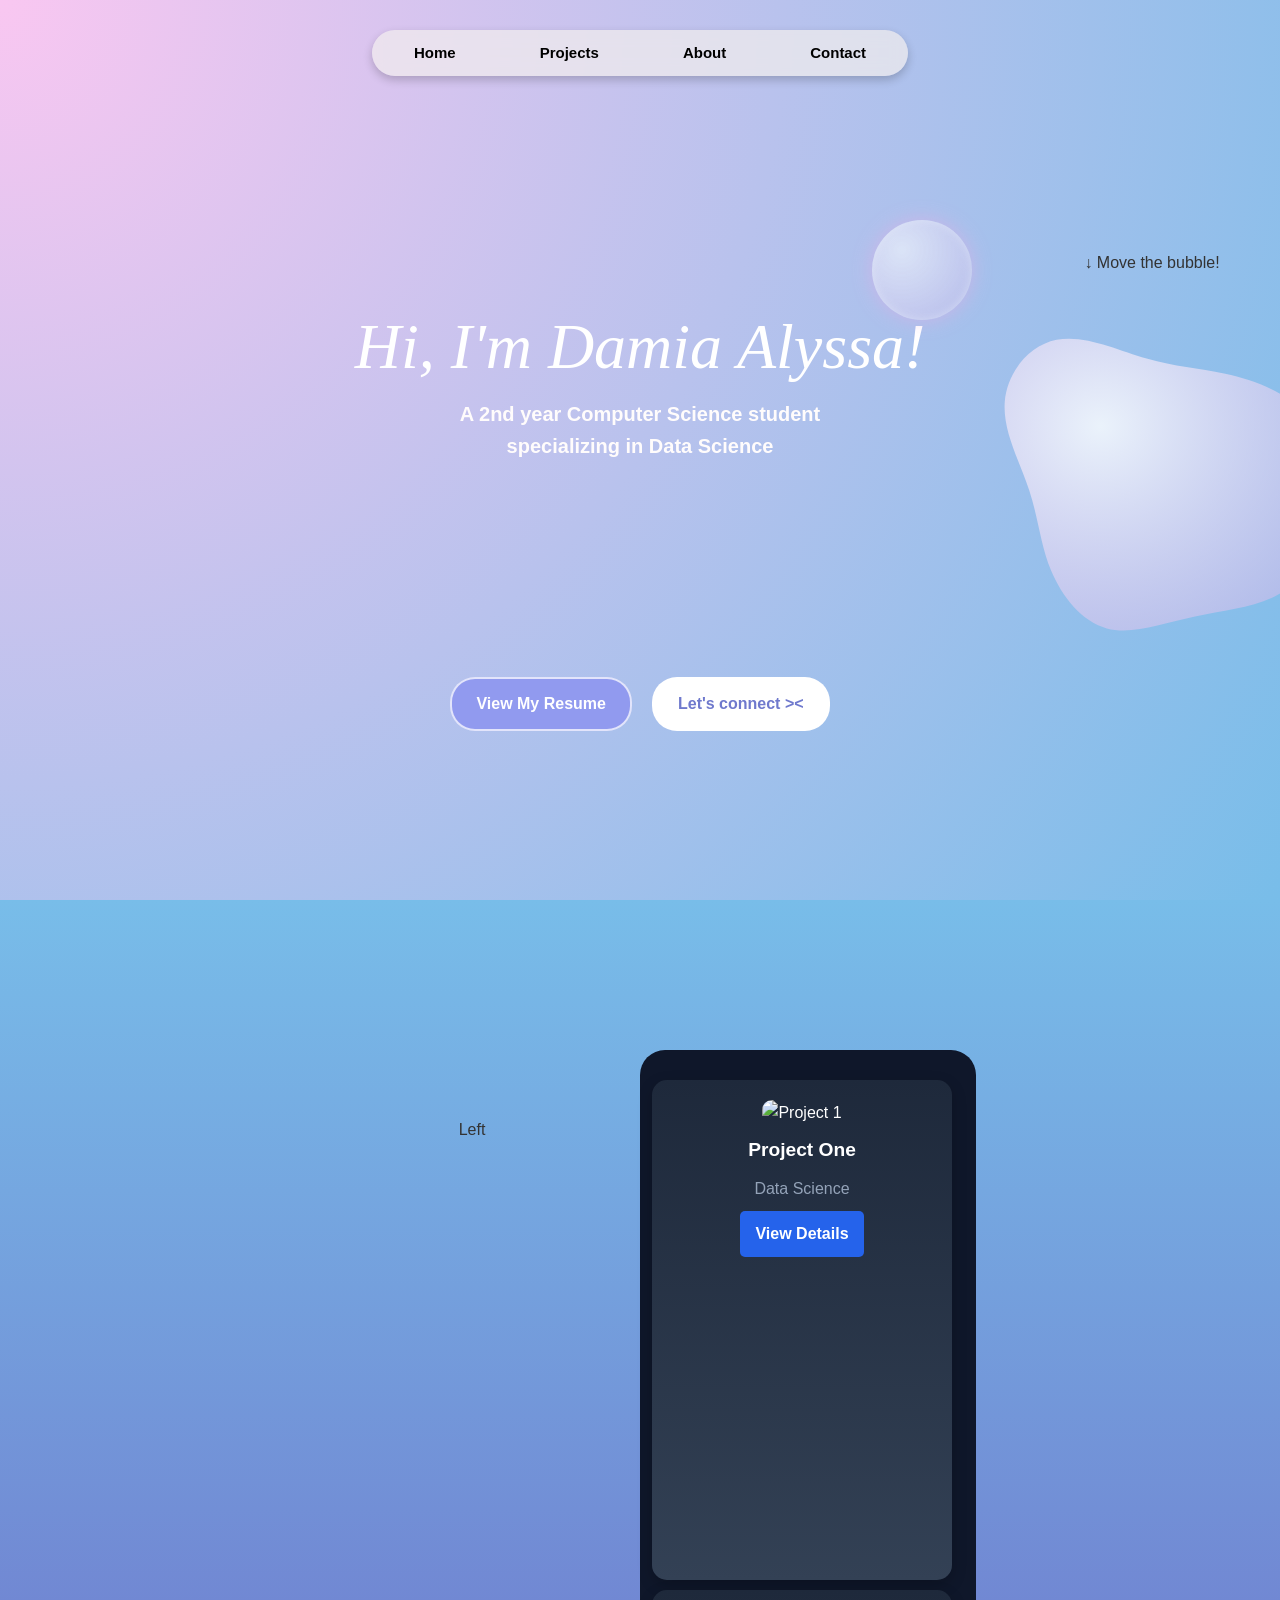
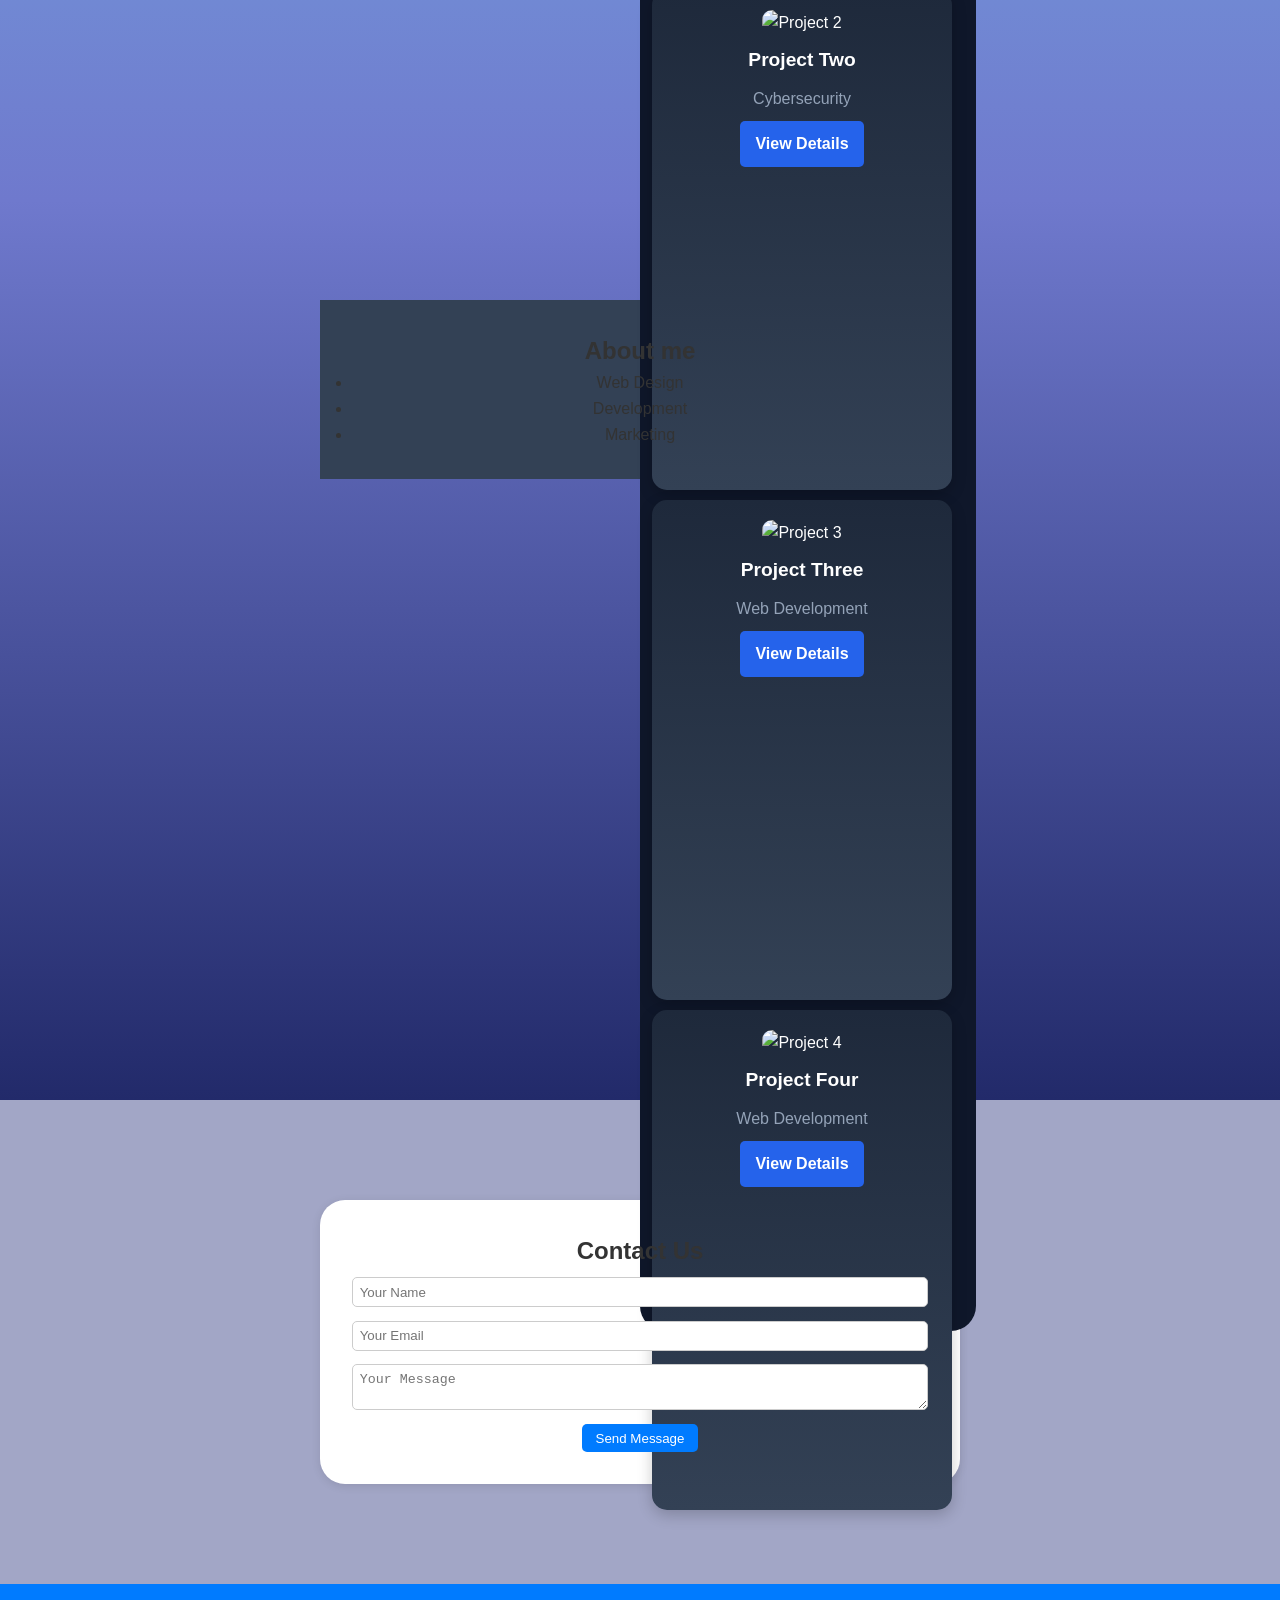
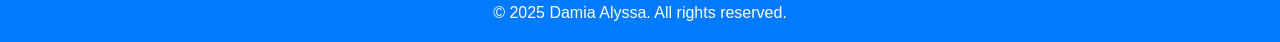
==== commit b51b5320: "m" ====
--- a/index.html
+++ b/index.html
@@ -119,15 +119,17 @@
         </section>
     </div>
 
-    <section id="contact" class="contact">
-        <h2>Contact Us</h2>
-        <form>
-            <input type="text" placeholder="Your Name" required>
-            <input type="email" placeholder="Your Email" required>
-            <textarea placeholder="Your Message"></textarea>
-            <button type="submit">Send Message</button>
-        </form>
-    </section>
+    <div class="contacts">
+        <section id="contact" class="contact">
+            <h2>Contact Us</h2>
+            <form>
+                <input type="text" placeholder="Your Name" required>
+                <input type="email" placeholder="Your Email" required>
+                <textarea placeholder="Your Message"></textarea>
+                <button type="submit">Send Message</button>
+            </form>
+        </section>
+    </div>
 
     <footer>
         <p>&copy; 2025 Damia Alyssa. All rights reserved.</p>
--- a/styles.css
+++ b/styles.css
@@ -308,14 +308,16 @@
     align-items: center; /* Align items properly */
     width: 100%;
     height: 100vh;
+    padding: 1em, 0em;
 }
 
 .projects {
   align-items: center; /* Align items properly */
   display: grid;
-  grid-template-columns: repeat( 2 , minmax(500px, 1fr));
-  justify-content: center; /* Adds space between left and right parts */
+  grid-template-columns: repeat( 2 , minmax(300px, 1fr));
+  justify-content: center; 
   margin: 5em 0em;
+  padding: 0em 15em;
   width: 90%; /* Ensure it does not take full width */
   height: 90%;
     
@@ -328,7 +330,6 @@
 }
 
 .right-part {
-  padding: 0% 12%;
   justify-content: center;  /* Centers the content */
   height: 90%;
 }
@@ -337,23 +338,23 @@
   justify-content: center;  /* Centers the content */
   align-items: center;
   background: #0f172a; /* Dark background */
-  padding: 20px 0;
-  width: 500px;
+  padding: 20px 2px;
+  width: 100%;
   border-radius: 25px;
   height: 100%;
   }
   
   .carousel-cell {
     justify-content: center;  /* Centers the content */
-
+    align-items: center;
     margin: 10px 10px;
-    height: 440px;
+    height: 500px;
     width: 30%; /* Adjust as needed */
     min-width: 300px; /* Ensures the card isn't too small */
 
     background: linear-gradient(to bottom, #1e293b, #334155);
     border-radius: 15px;
-    padding: 20px;
+    padding: 20px 20px;
     text-align: center;
     color: white;
     box-shadow: 0 5px 15px rgba(0, 0, 0, 0.2);
@@ -389,28 +390,34 @@
     background: #1e40af;
   }
   
+/* About Section */
 
 .abouts {
   width: 100%;
   height: 100vh;
+  background: linear-gradient(to bottom,#6f79cd, #222a6a); /* W3C, IE 10+/ Edge, Firefox 16+, Chrome 26+, Opera 12+, Safari 7+ */
   background-color: #6f79cd;
-  padding: 5% 0;
+  padding: 100px 20em;
+
 }
 
 .about {
-  background-color: #171e5c;
-  margin: 0em 20em;
-  
-  border-radius: 25px;
-  box-shadow: 0 2px 10px rgba(0, 0, 0, 0.1);
-  
+  background-color: #334155;  
+}
+
+/* Contact Section */
+.contacts {
+  width: 100%;
+  padding: 100px 20em;
+
+  background: #a2a6c6;
+
 }
 
 .contact {
     
     background: #ffffff;
-    margin: 4em 18em;
-
+    padding: 2em;
     border-radius: 25px;
     box-shadow: 0 2px 10px rgba(0, 0, 0, 0.1);
 
